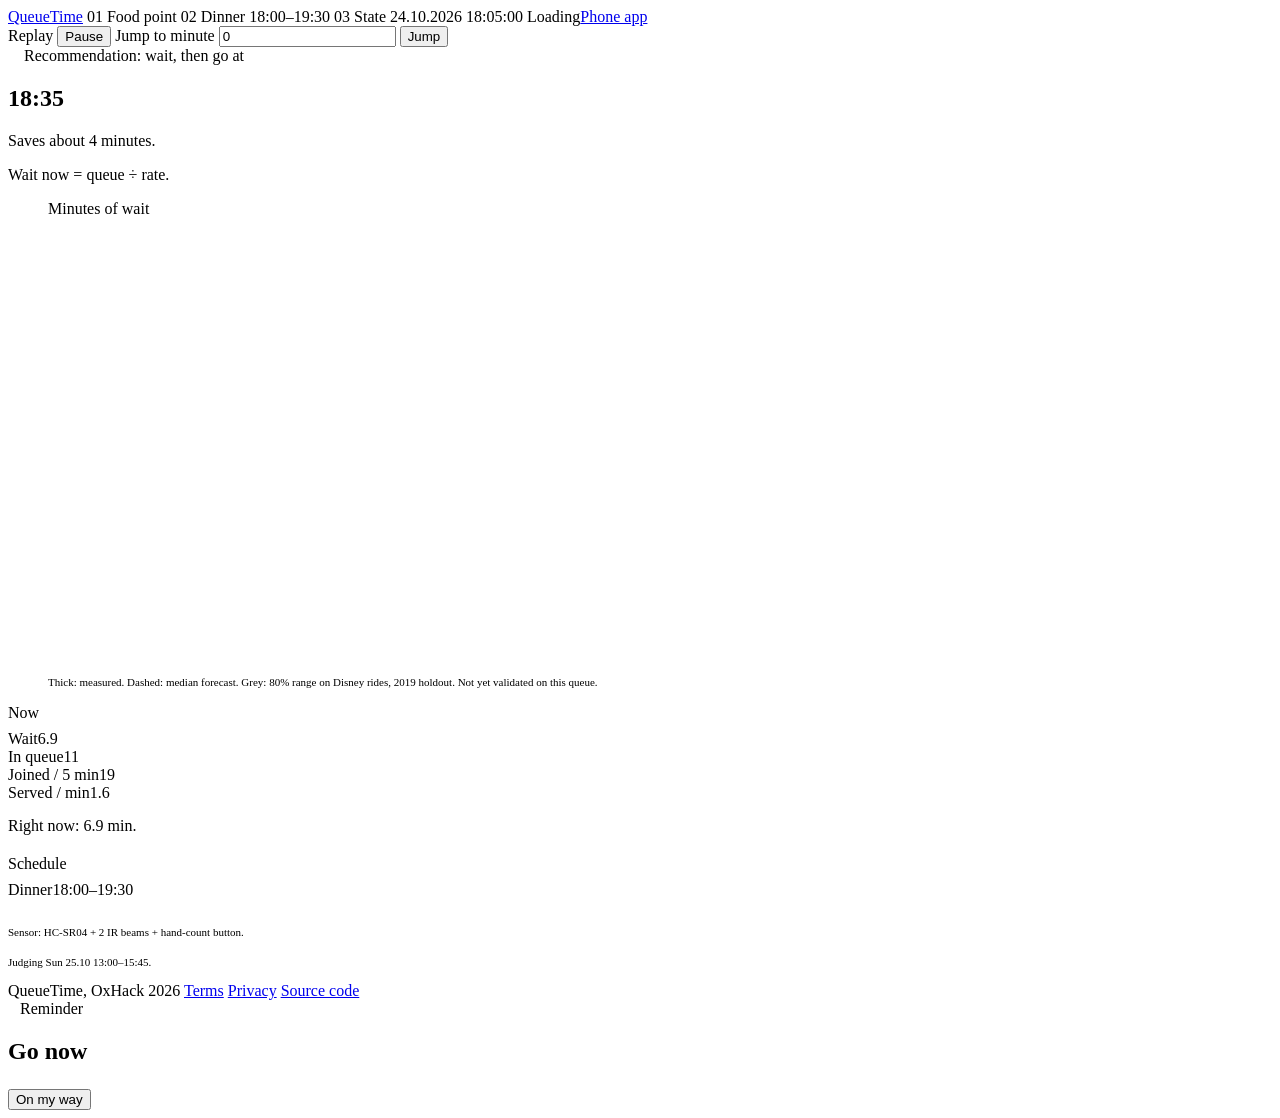
==== app/web/index.html @ 0684595d "Add web dashboard and installable phone app (Swiss minimal design) - app/server.py: standard-library" ====
<!doctype html>
<html lang="en">
<head>
<meta charset="utf-8">
<meta name="viewport" content="width=device-width, initial-scale=1">
<title>QueueTime, food point</title>
<meta name="description" content="Live wait and forecast for the OxHack 2026 food queue.">
<meta name="theme-color" content="#F2F1EC">
<link rel="icon" href="/icons/icon.svg" type="image/svg+xml">
<link rel="manifest" href="/manifest.webmanifest">
<link rel="preconnect" href="https://fonts.googleapis.com">
<link rel="stylesheet" href="https://fonts.googleapis.com/css2?family=IBM+Plex+Sans:wght@400;600;700&amp;family=IBM+Plex+Mono:wght@400;500&amp;display=swap">
<link rel="stylesheet" href="/site.css">
<script src="/qt.js" defer></script>
</head>
<body class="web loading">
<div class="columns" aria-hidden="true"><div></div><div></div><div></div><div></div><div></div><div></div><div></div><div></div><div></div><div></div><div></div><div></div></div>
<div class="page">
  <header class="top mono">
    <a class="brand" href="/">QueueTime</a>
    <span>01 Food point</span>
    <span class="sk" id="rush-meta">02 Dinner 18:00–19:30</span>
    <span class="sk" id="state-time">03 State 24.10.2026 18:05:00</span>
    <span class="end"><span id="mode-label" class="grey">Loading</span><a href="/phone">Phone app</a></span>
  </header>

  <div class="replay mono" id="replay">
    <span id="replay-info">Replay</span>
    <button type="button" class="btn plain" id="replay-toggle">Pause</button>
    <label for="replay-min">Jump to minute</label>
    <input class="min" id="replay-min" type="number" min="0" step="1" value="0">
    <button type="button" class="btn plain" id="replay-jump">Jump</button>
    <span id="replay-error" role="status"></span>
  </div>

  <main>
    <section class="primary" aria-live="polite">
      <div class="mono" style="display: flex; gap: 16px; align-items: center;">
        <span class="marker" id="marker" aria-hidden="true"></span>
        <span class="sk" id="label">Recommendation: wait, then go at</span>
      </div>
      <div class="crop"><h1 class="hero sk" id="hero">18:35</h1></div>
      <div class="two">
        <p class="lead sk" id="lead">Saves about 4 minutes.</p>
        <p class="mono grey sk" id="working">Wait now = queue ÷ rate.</p>
      </div>

      <figure>
        <div class="axis-label mono" aria-hidden="true">Minutes of wait</div>
        <svg id="chart" class="sk" viewBox="0 0 600 230" role="img" aria-label="Loading the forecast" font-family="IBM Plex Mono, monospace"></svg>
        <figcaption class="mono grey" style="font-size: 11px;">Thick: measured. Dashed: median forecast. Grey: 80% range on Disney rides, 2019 holdout. Not yet validated on this queue.</figcaption>
      </figure>
    </section>

    <aside class="side">
      <div class="mono">Now</div>
      <div class="rows" style="margin-top: 8px;">
        <div><span>Wait</span><span class="v sk" id="m-wait">6.9</span></div>
        <div><span>In queue</span><span class="v sk" id="m-queue">11</span></div>
        <div><span>Joined / 5 min</span><span class="v sk" id="m-joined">19</span></div>
        <div><span>Served / min</span><span class="v sk" id="m-rate">1.6</span></div>
      </div>
      <p class="mono grey sk" id="m-note" style="margin-top: 10px; line-height: 1.7;">Right now: 6.9 min.</p>

      <div class="remind">
        <button type="button" class="btn" id="remind-btn" hidden>Remind me</button>
        <p class="mono" id="remind-status" hidden><span id="remind-text"></span> <button type="button" class="btn plain" id="remind-cancel">Cancel</button></p>
      </div>

      <div class="mono block-label">Schedule</div>
      <div class="schedule sk" id="schedule" style="margin-top: 8px;"><span>Dinner</span><span>18:00–19:30</span></div>
      <p class="mono grey sk" id="sensor-line" style="margin-top: 24px; font-size: 11px; line-height: 1.7;">Sensor: HC-SR04 + 2 IR beams + hand-count button.</p>
      <p class="mono grey" style="margin-top: 8px; font-size: 11px; line-height: 1.7;">Judging Sun 25.10 13:00–15:45.</p>
    </aside>
  </main>

  <footer class="legal mono">
    <span>QueueTime, OxHack 2026</span>
    <a href="/terms">Terms</a>
    <a href="/privacy">Privacy</a>
    <a href="https://github.com/jaeyooniee/oxhack26">Source code</a>
  </footer>
</div>

<div class="alarm" id="alarm" role="alertdialog" aria-modal="true" aria-labelledby="alarm-title">
  <div class="box">
    <div class="mono" style="display: flex; gap: 12px; align-items: center;"><span class="marker" aria-hidden="true"></span><span>Reminder</span></div>
    <h2 class="hero" id="alarm-title">Go now</h2>
    <p class="lead" id="alarm-text" style="font-size: 20px; margin: 18px 0 24px;"></p>
    <button type="button" class="btn" id="alarm-dismiss">On my way</button>
  </div>
</div>
</body>
</html>
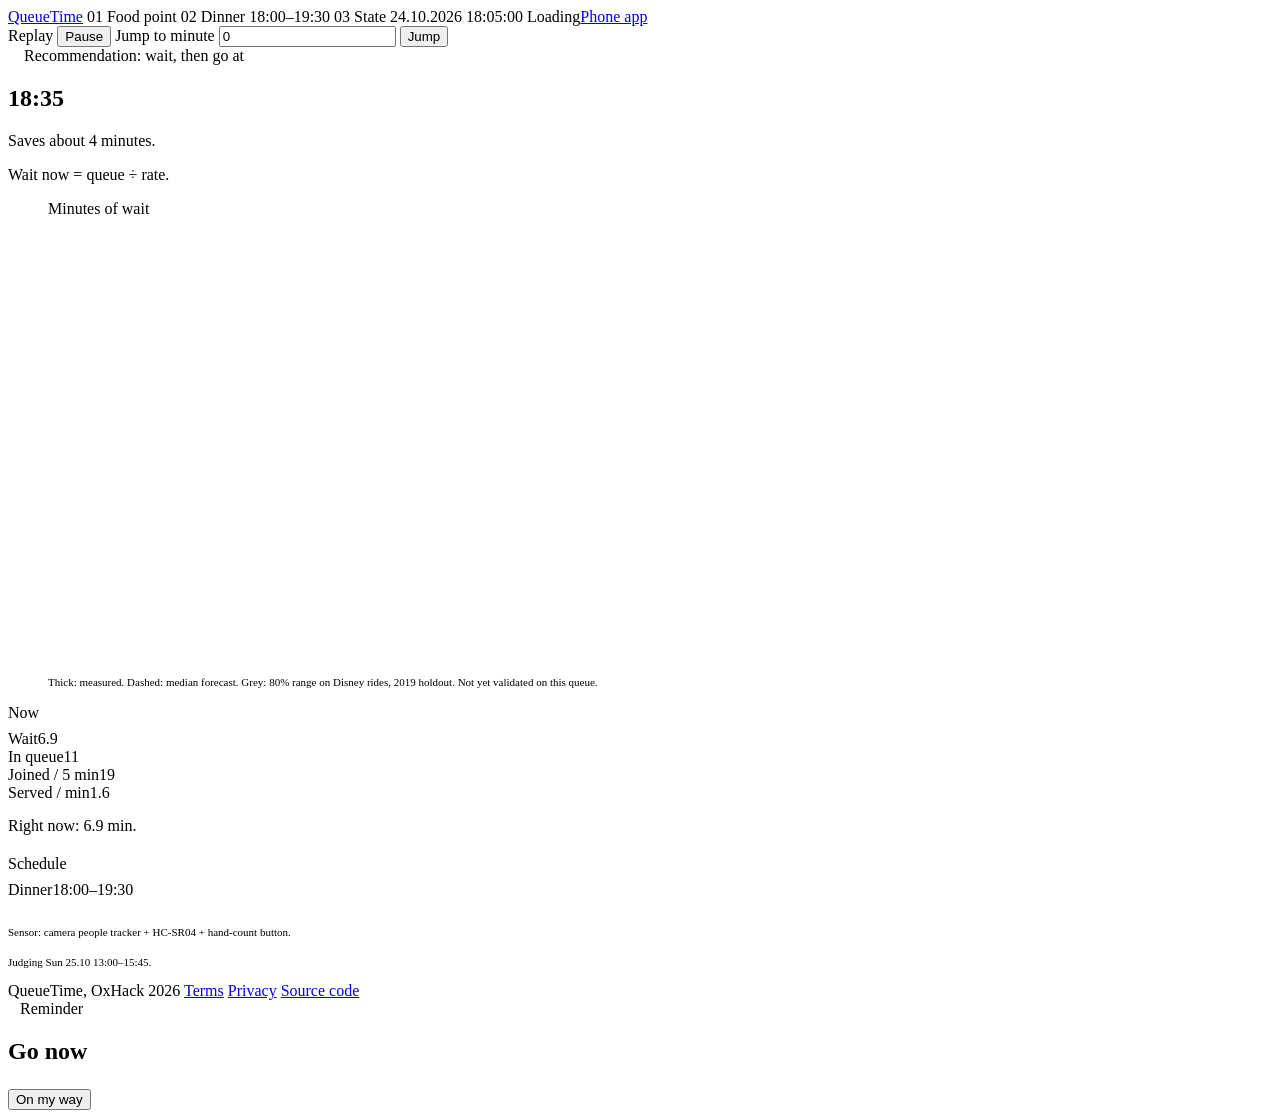
==== commit 9aebad70: "Count the queue with a camera people tracker; archive all sensor data The beams sit too close togeth" ====
--- a/app/web/index.html
+++ b/app/web/index.html
@@ -8,8 +8,6 @@
 <meta name="theme-color" content="#F2F1EC">
 <link rel="icon" href="/icons/icon.svg" type="image/svg+xml">
 <link rel="manifest" href="/manifest.webmanifest">
-<link rel="preconnect" href="https://fonts.googleapis.com">
-<link rel="stylesheet" href="https://fonts.googleapis.com/css2?family=IBM+Plex+Sans:wght@400;600;700&amp;family=IBM+Plex+Mono:wght@400;500&amp;display=swap">
 <link rel="stylesheet" href="/site.css">
 <script src="/qt.js" defer></script>
 </head>
@@ -69,7 +67,7 @@
 
       <div class="mono block-label">Schedule</div>
       <div class="schedule sk" id="schedule" style="margin-top: 8px;"><span>Dinner</span><span>18:00–19:30</span></div>
-      <p class="mono grey sk" id="sensor-line" style="margin-top: 24px; font-size: 11px; line-height: 1.7;">Sensor: HC-SR04 + 2 IR beams + hand-count button.</p>
+      <p class="mono grey sk" id="sensor-line" style="margin-top: 24px; font-size: 11px; line-height: 1.7;">Sensor: camera people tracker + HC-SR04 + hand-count button.</p>
       <p class="mono grey" style="margin-top: 8px; font-size: 11px; line-height: 1.7;">Judging Sun 25.10 13:00–15:45.</p>
     </aside>
   </main>
